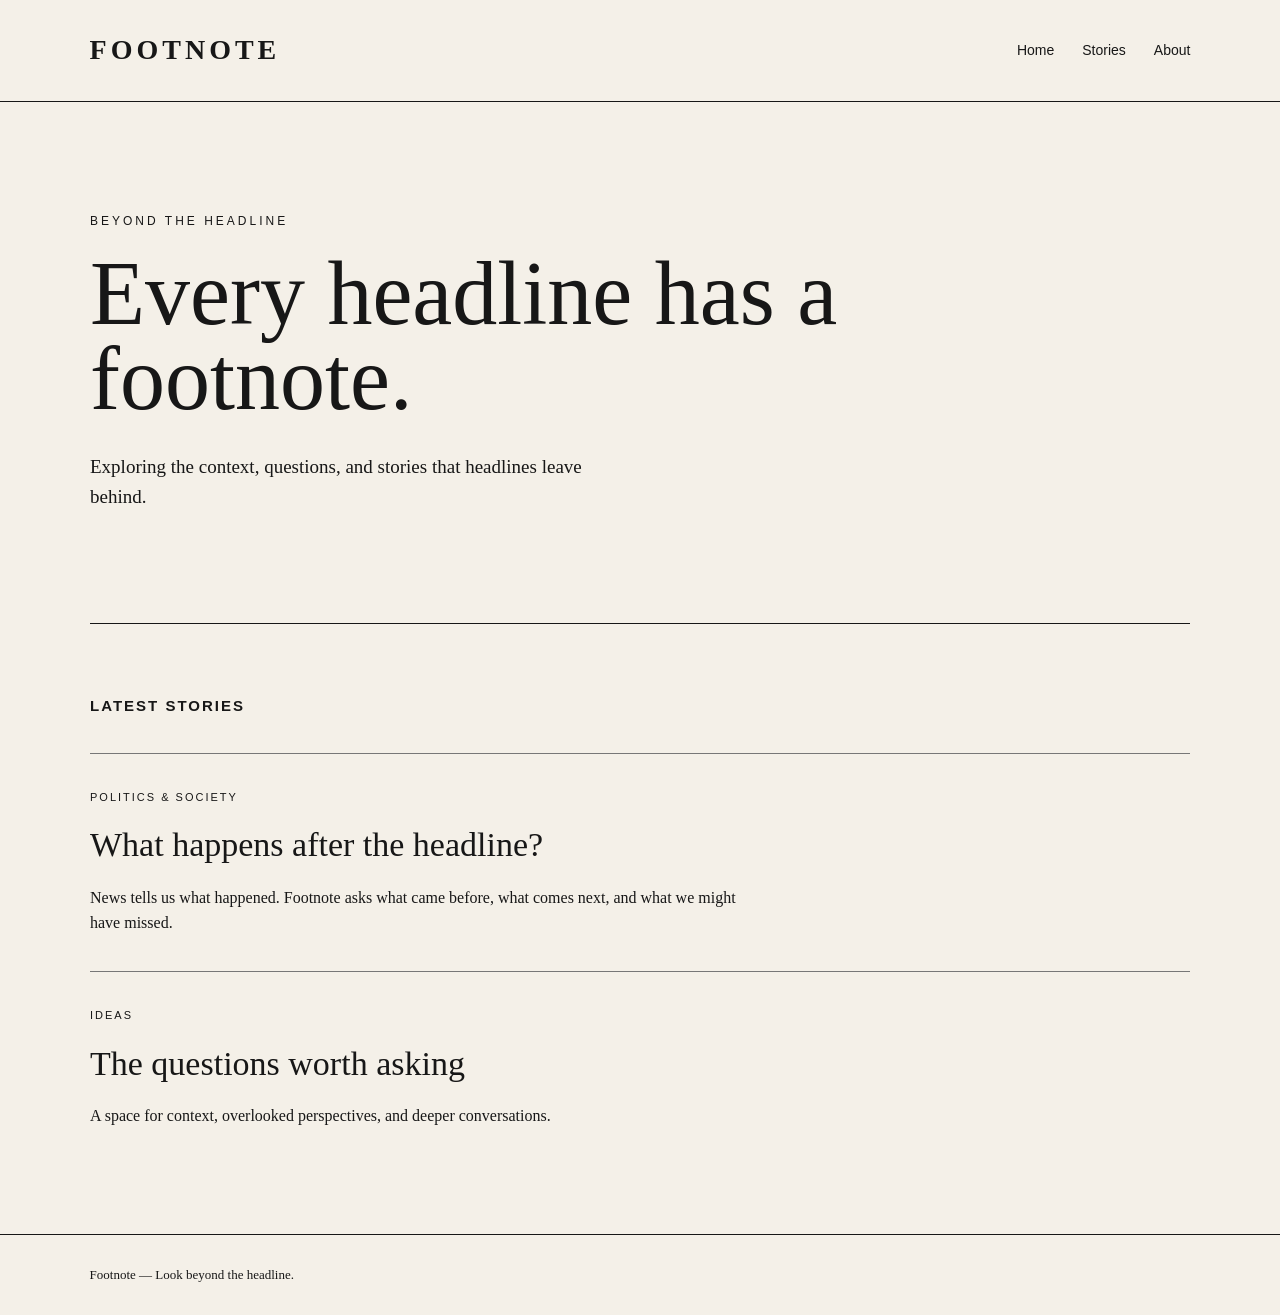
==== index.html @ 5b3d9d08 "Update index.html" ====
<!DOCTYPE html>
<html lang="en">

<head>
  <meta charset="UTF-8">
  <meta name="viewport" content="width=device-width, initial-scale=1.0">
  <title>Footnote</title>
<link rel="stylesheet" href="style.css">
</head>

<body>

  <header>
    <h1>FOOTNOTE</h1>

    <nav>
    <a href="index.html">Home</a>
<a href="stories.html">Stories</a>
<a href="about.html">About</a>
      </nav>
  </header>

  <main>

    <section>
      <p>BEYOND THE HEADLINE</p>

      <h2>Every headline has a footnote.</h2>

      <p>
        Exploring the context, questions, and stories
        that headlines leave behind.
      </p>
    </section>

    <section>
      <h2>Latest Stories</h2>

      <article>
        <p>POLITICS & SOCIETY</p>
        <h3>What happens after the headline?</h3>

        <p>
          News tells us what happened. Footnote asks what came before,
          what comes next, and what we might have missed.
        </p>
      </article>

      <article>
        <p>IDEAS</p>
        <h3>The questions worth asking</h3>

        <p>
          A space for context, overlooked perspectives,
          and deeper conversations.
        </p>
      </article>

    </section>

  </main>

  <footer>
    <p>Footnote — Look beyond the headline.</p>
  </footer>

</body>

</html>
---- style.css ----
* {
  margin: 0;
  padding: 0;
  box-sizing: border-box;
}

body {
  background: #f4f0e8;
  color: #171717;
  font-family: Georgia, "Times New Roman", serif;
  line-height: 1.6;
}

header {
  padding: 28px 7%;
  border-bottom: 1px solid #171717;
  display: flex;
  justify-content: space-between;
  align-items: center;
}

header h1 {
  font-size: 28px;
  letter-spacing: 4px;
}

nav {
  display: flex;
  gap: 28px;
}

nav a {
  color: #171717;
  text-decoration: none;
  font-family: Arial, sans-serif;
  font-size: 14px;
}

main {
  width: 86%;
  max-width: 1100px;
  margin: auto;
}

main > section:first-child {
  padding: 110px 0;
  border-bottom: 1px solid #171717;
}

main > section:first-child > p:first-child {
  font-family: Arial, sans-serif;
  font-size: 12px;
  letter-spacing: 3px;
  margin-bottom: 20px;
}

main > section:first-child h2 {
  max-width: 800px;
  font-size: clamp(48px, 8vw, 90px);
  line-height: 0.95;
  font-weight: normal;
  margin-bottom: 30px;
}

main > section:first-child > p:last-child {
  max-width: 550px;
  font-size: 19px;
}

main > section:nth-child(2) {
  padding: 70px 0;
}

main > section:nth-child(2) > h2 {
  font-size: 15px;
  font-family: Arial, sans-serif;
  text-transform: uppercase;
  letter-spacing: 2px;
  margin-bottom: 35px;
}

article {
  padding: 35px 0;
  border-top: 1px solid #777;
}

article > p:first-child {
  font-family: Arial, sans-serif;
  font-size: 11px;
  letter-spacing: 2px;
  margin-bottom: 12px;
}

article h3 {
  font-size: 34px;
  font-weight: normal;
  margin-bottom: 12px;
}

article > p:last-child {
  max-width: 650px;
}

footer {
  border-top: 1px solid #171717;
  padding: 30px 7%;
  font-size: 13px;
}

@media (max-width: 600px) {
  header {
    align-items: flex-start;
    gap: 20px;
    flex-direction: column;
  }

  main > section:first-child {
    padding: 70px 0;
  }

  nav {
    gap: 18px;
  }
}
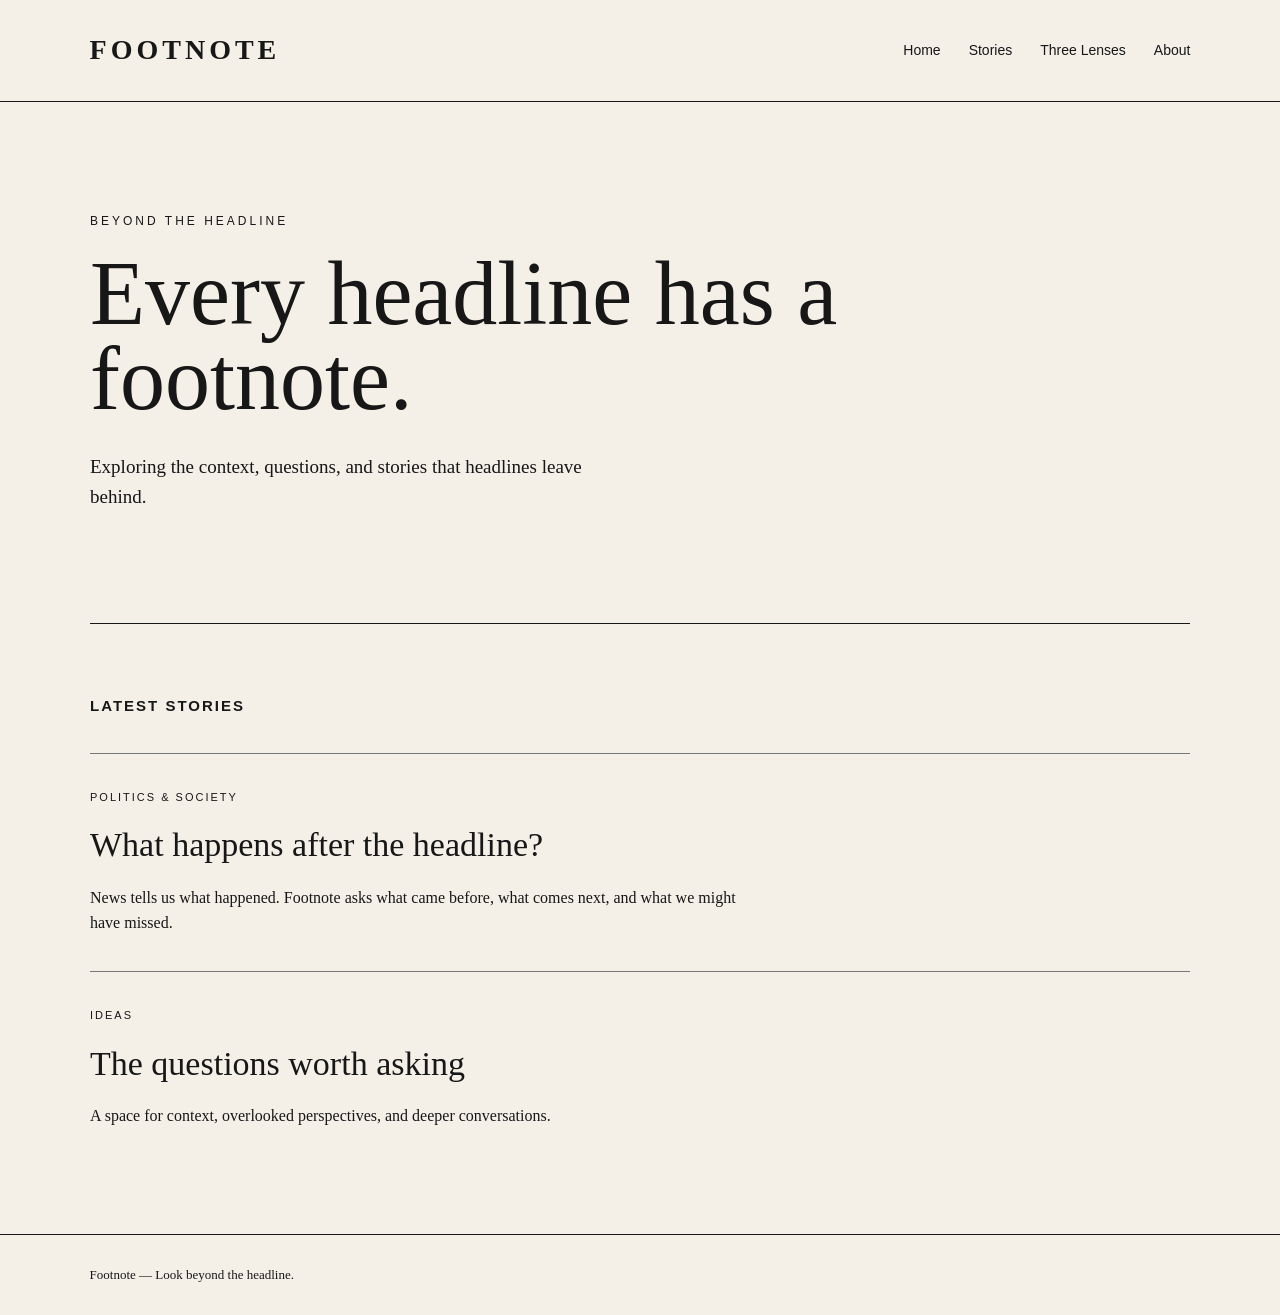
==== commit 972721bd: "Update index.html" ====
--- a/index.html
+++ b/index.html
@@ -14,10 +14,11 @@
     <h1>FOOTNOTE</h1>
 
     <nav>
-    <a href="index.html">Home</a>
-<a href="stories.html">Stories</a>
-<a href="about.html">About</a>
-      </nav>
+  <a href="index.html">Home</a>
+  <a href="stories.html">Stories</a>
+  <a href="lenses.html">Three Lenses</a>
+  <a href="about.html">About</a>
+</nav> 
   </header>
 
   <main>
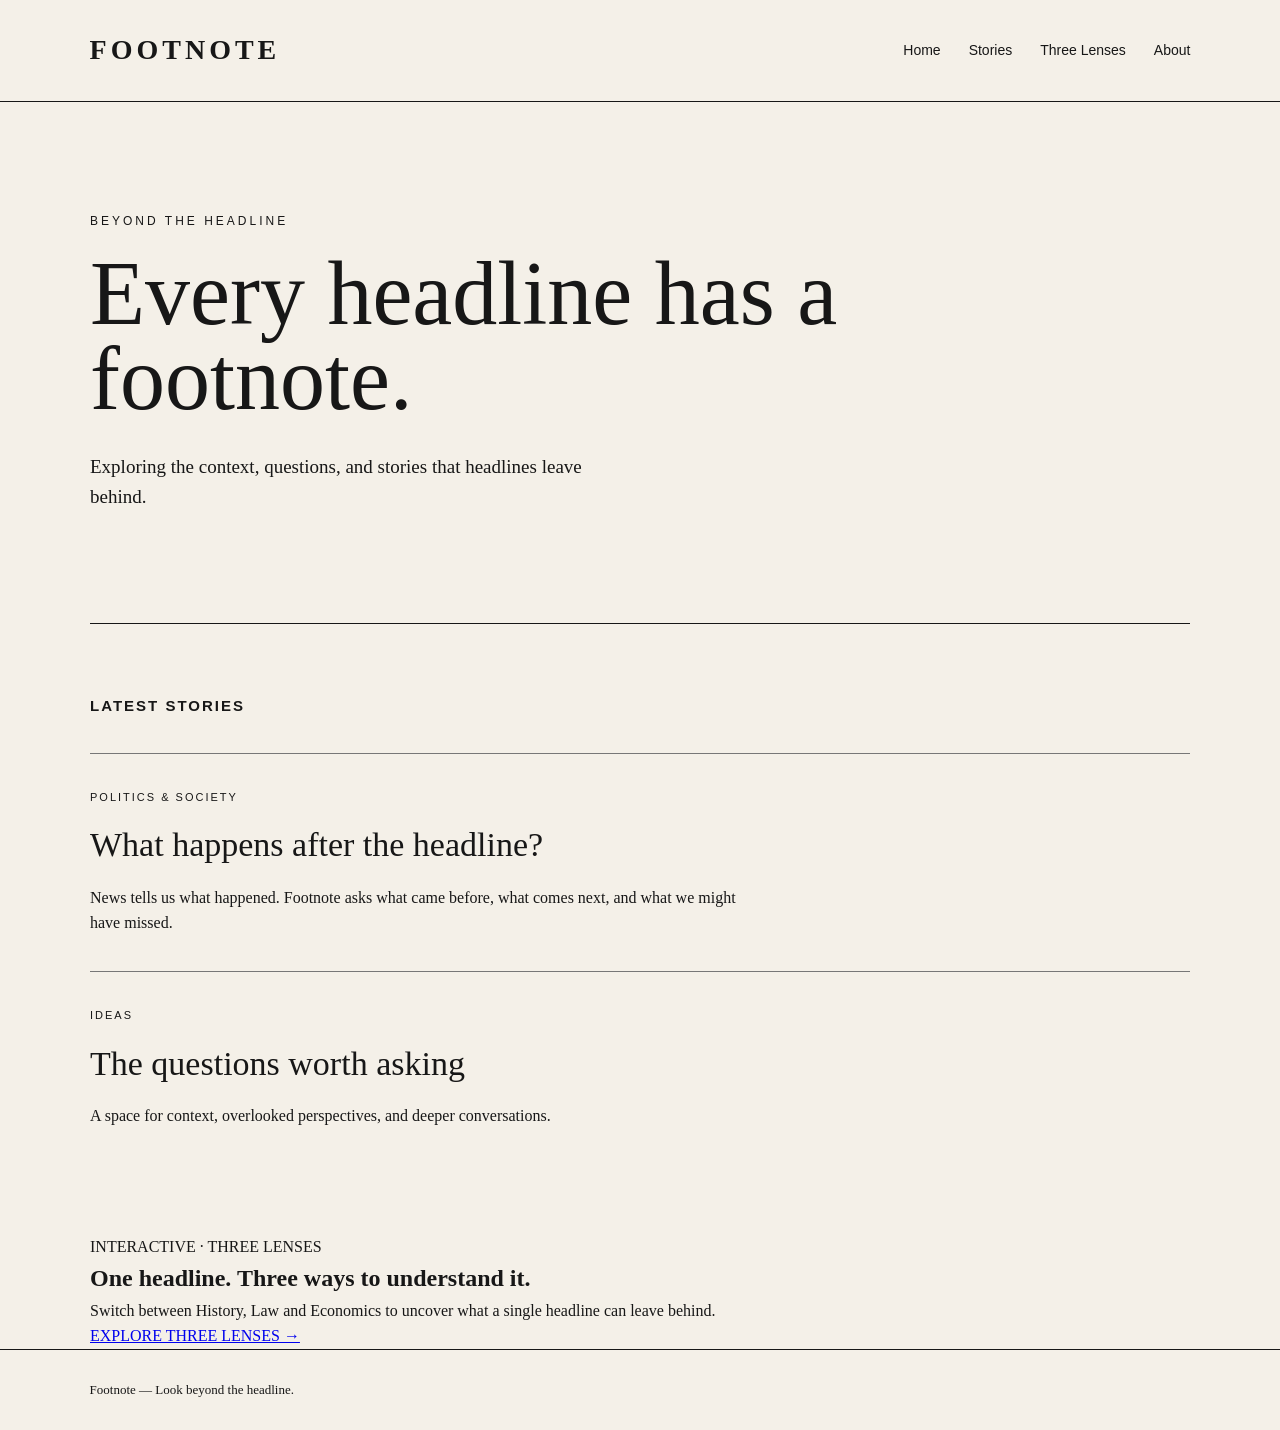
==== commit f1efb811: "Update index.html" ====
--- a/index.html
+++ b/index.html
@@ -58,7 +58,18 @@
       </article>
 
     </section>
+<section class="featured-lens">
+  <p>INTERACTIVE · THREE LENSES</p>
 
+  <h2>One headline. Three ways to understand it.</h2>
+
+  <p>
+    Switch between History, Law and Economics to uncover
+    what a single headline can leave behind.
+  </p>
+
+  <a href="lenses.html">EXPLORE THREE LENSES →</a>
+</section>
   </main>
 
   <footer>
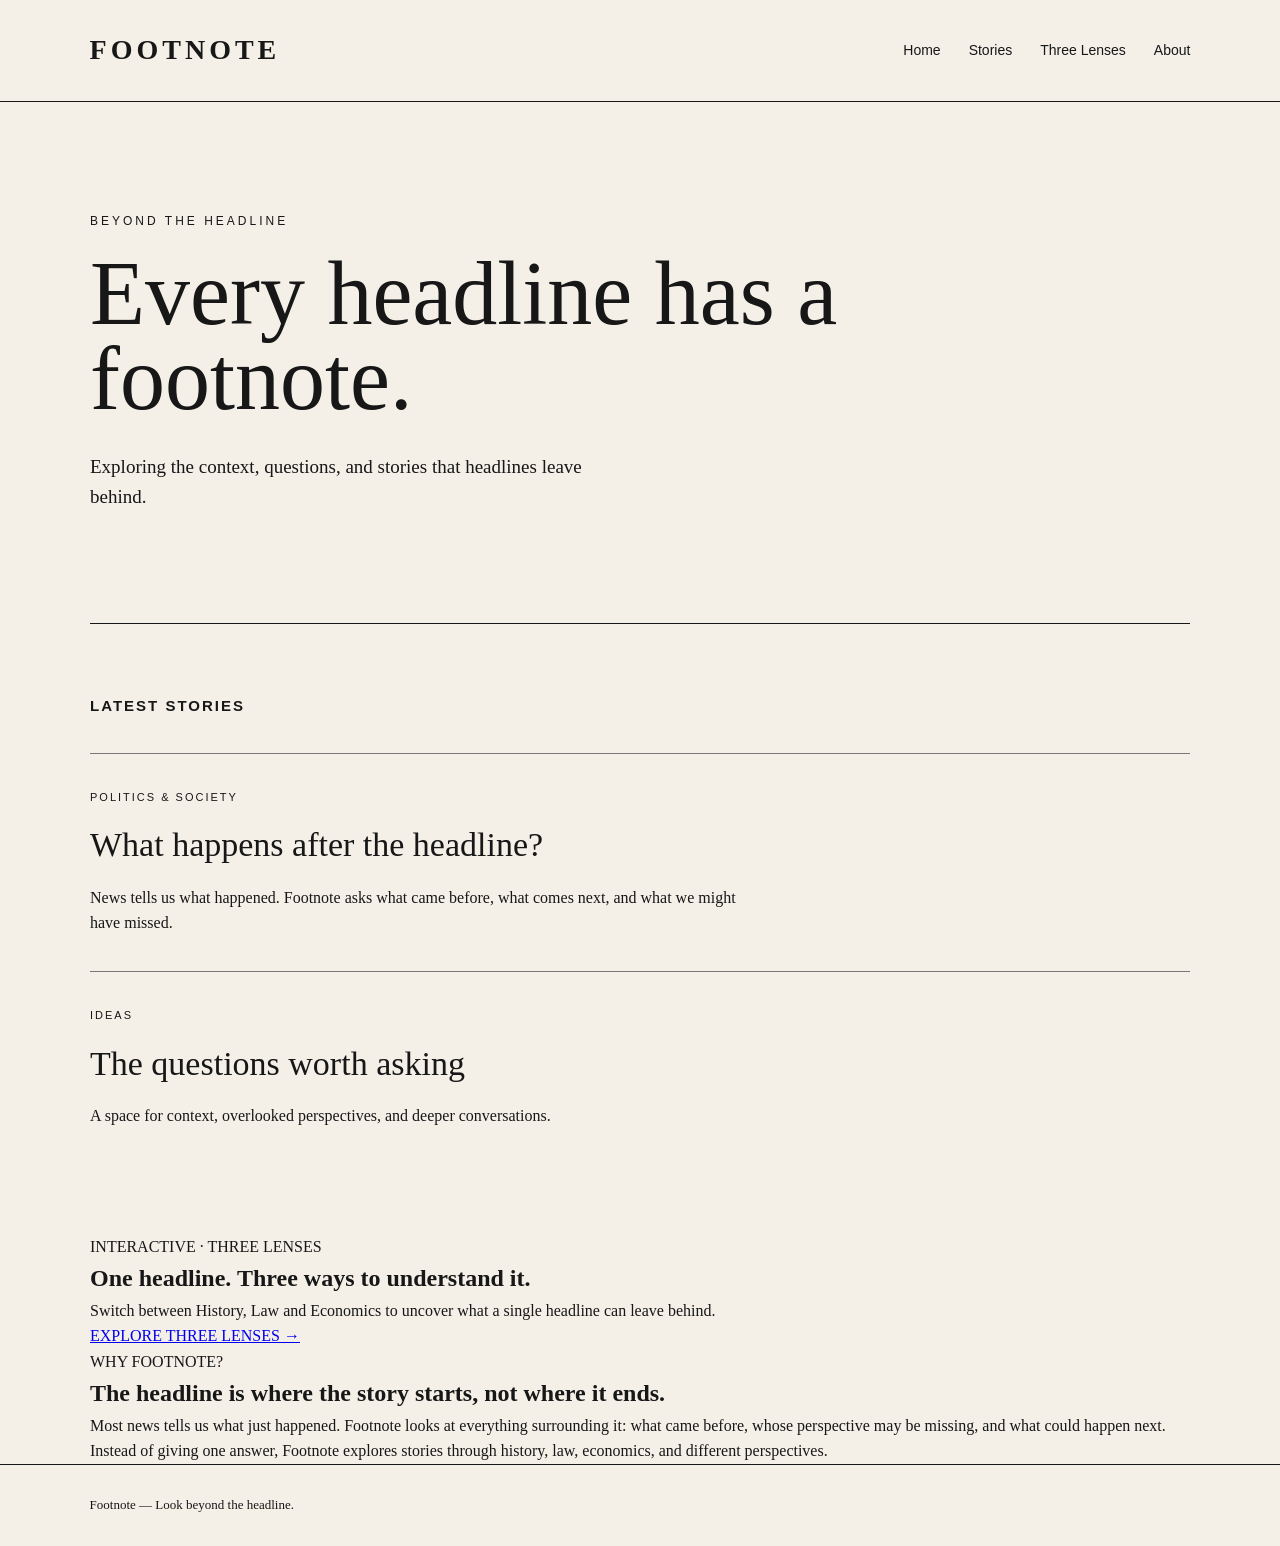
==== commit 255c4f98: "stories.html" ====
--- a/index.html
+++ b/index.html
@@ -69,6 +69,21 @@
   </p>
 
   <a href="lenses.html">EXPLORE THREE LENSES →</a>
+</section><section class="why-footnote">
+  <p>WHY FOOTNOTE?</p>
+
+  <h2>The headline is where the story starts, not where it ends.</h2>
+
+  <p>
+    Most news tells us what just happened. Footnote looks at everything
+    surrounding it: what came before, whose perspective may be missing,
+    and what could happen next.
+  </p>
+
+  <p>
+    Instead of giving one answer, Footnote explores stories through
+    history, law, economics, and different perspectives.
+  </p>
 </section>
   </main>
 
--- a/style.css
+++ b/style.css
@@ -122,3 +122,121 @@
     gap: 18px;
   }
 }
+
+/* ===== THREE LENSES EXPERIENCE ===== */
+
+.lenses-page {
+  max-width: 1100px;
+  margin: 0 auto;
+  padding: 70px 7%;
+}
+
+.lenses-intro {
+  max-width: 760px;
+  margin-bottom: 60px;
+}
+
+.lenses-intro h2 {
+  font-size: clamp(38px, 7vw, 72px);
+  line-height: 1;
+  letter-spacing: -3px;
+  margin: 15px 0 25px;
+}
+
+.lenses-intro p {
+  font-size: 18px;
+  line-height: 1.7;
+  max-width: 650px;
+}
+
+.lens-controls {
+  display: flex;
+  flex-wrap: wrap;
+  gap: 10px;
+  margin: 35px 0;
+}
+
+.lens-button {
+  background: transparent;
+  border: 1px solid #171717;
+  padding: 11px 18px;
+  font: inherit;
+  cursor: pointer;
+  transition: 0.2s ease;
+}
+
+.lens-button:hover,
+.lens-button.active {
+  background: #171717;
+  color: white;
+}
+
+.lens-stage {
+  border-top: 1px solid #171717;
+  border-bottom: 1px solid #171717;
+  padding: 50px 0;
+  min-height: 300px;
+}
+
+.lens {
+  display: none;
+  animation: lensReveal 0.45s ease;
+}
+
+.lens.active {
+  display: block;
+}
+
+.lens-label {
+  font-size: 12px;
+  letter-spacing: 2px;
+  text-transform: uppercase;
+  margin-bottom: 20px;
+}
+
+.lens h3 {
+  font-size: clamp(28px, 5vw, 48px);
+  line-height: 1.1;
+  max-width: 750px;
+  margin-bottom: 25px;
+}
+
+.lens p {
+  max-width: 680px;
+  font-size: 17px;
+  line-height: 1.8;
+}
+
+.lens-question {
+  margin-top: 35px;
+  padding-left: 20px;
+  border-left: 2px solid #171717;
+  font-style: italic;
+}
+
+@keyframes lensReveal {
+  from {
+    opacity: 0;
+    transform: translateY(10px);
+  }
+
+  to {
+    opacity: 1;
+    transform: translateY(0);
+  }
+}
+
+@media (max-width: 600px) {
+  .lenses-page {
+    padding: 50px 6%;
+  }
+
+  .lenses-intro h2 {
+    letter-spacing: -2px;
+  }
+
+  .lens-button {
+    flex: 1;
+    min-width: 120px;
+  }
+}
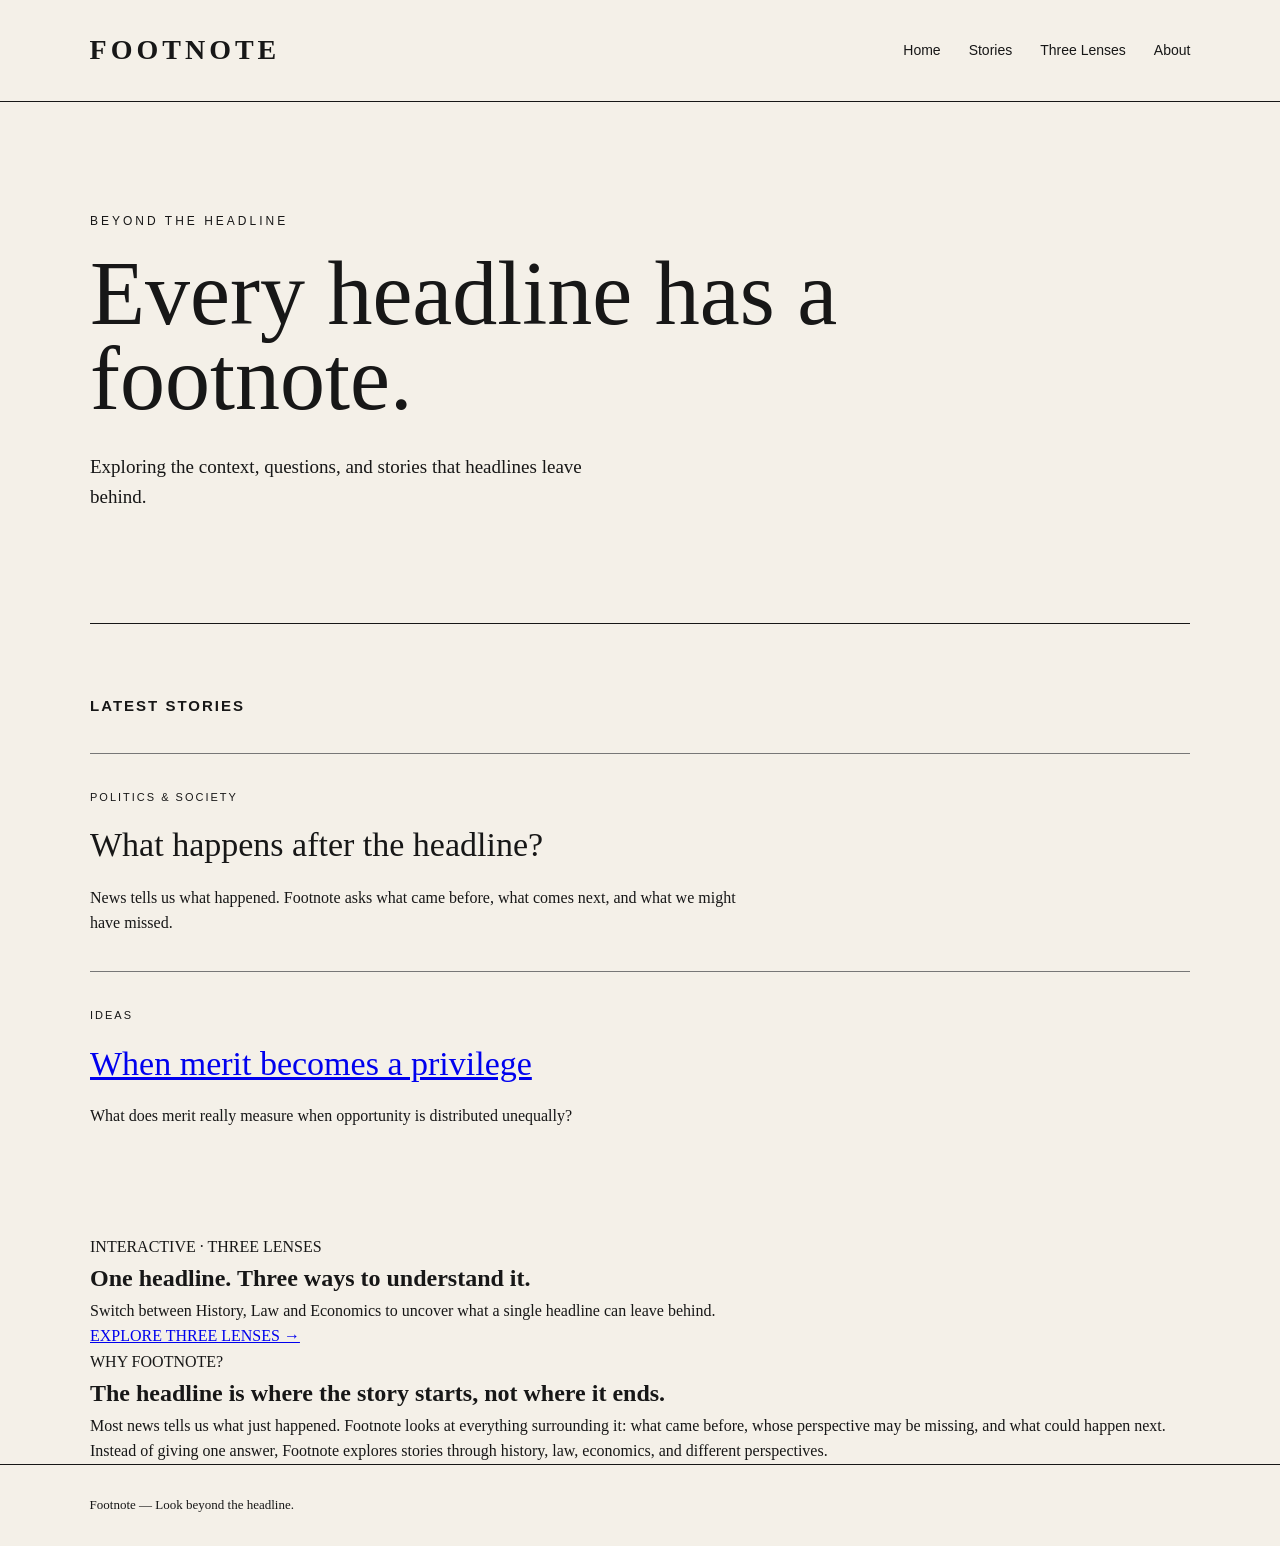
==== commit 5c8e3bd1: "push" ====
--- a/index.html
+++ b/index.html
@@ -47,15 +47,18 @@
         </p>
       </article>
 
-      <article>
-        <p>IDEAS</p>
-        <h3>The questions worth asking</h3>
+<article>
+  <p>IDEAS</p>
 
-        <p>
-          A space for context, overlooked perspectives,
-          and deeper conversations.
-        </p>
-      </article>
+  <h3>
+    <a href="ideas.html">When merit becomes a privilege</a>
+  </h3>
+
+  <p>
+    What does merit really measure when opportunity
+    is distributed unequally?
+  </p>
+</article>
 
     </section>
 <section class="featured-lens">
--- a/style.css
+++ b/style.css
@@ -239,4 +239,54 @@
     flex: 1;
     min-width: 120px;
   }
-}
+}/* ABOUT PAGE */
+
+.about-page {
+  max-width: 850px;
+  margin: 0 auto;
+  padding: 90px 8%;
+}
+
+.about-page > p:first-child {
+  font-size: 12px;
+  letter-spacing: 2px;
+  text-transform: uppercase;
+  margin-bottom: 24px;
+  opacity: 0.6;
+}
+
+.about-page h2 {
+  font-family: Georgia, serif;
+  font-size: clamp(32px, 5vw, 58px);
+  font-weight: 400;
+  line-height: 1.05;
+  margin: 55px 0 25px;
+  letter-spacing: -1.5px;
+}
+
+.about-page h2:first-of-type {
+  margin-top: 0;
+}
+
+.about-page p {
+  font-size: 18px;
+  line-height: 1.8;
+  margin-bottom: 24px;
+  max-width: 700px;
+}
+
+.about-page h2:not(:first-of-type) {
+  border-top: 1px solid #bbb;
+  padding-top: 45px;
+  margin-top: 60px;
+}
+
+@media (max-width: 600px) {
+  .about-page {
+    padding: 60px 7%;
+  }
+
+  .about-page p {
+    font-size: 16px;
+  }
+}
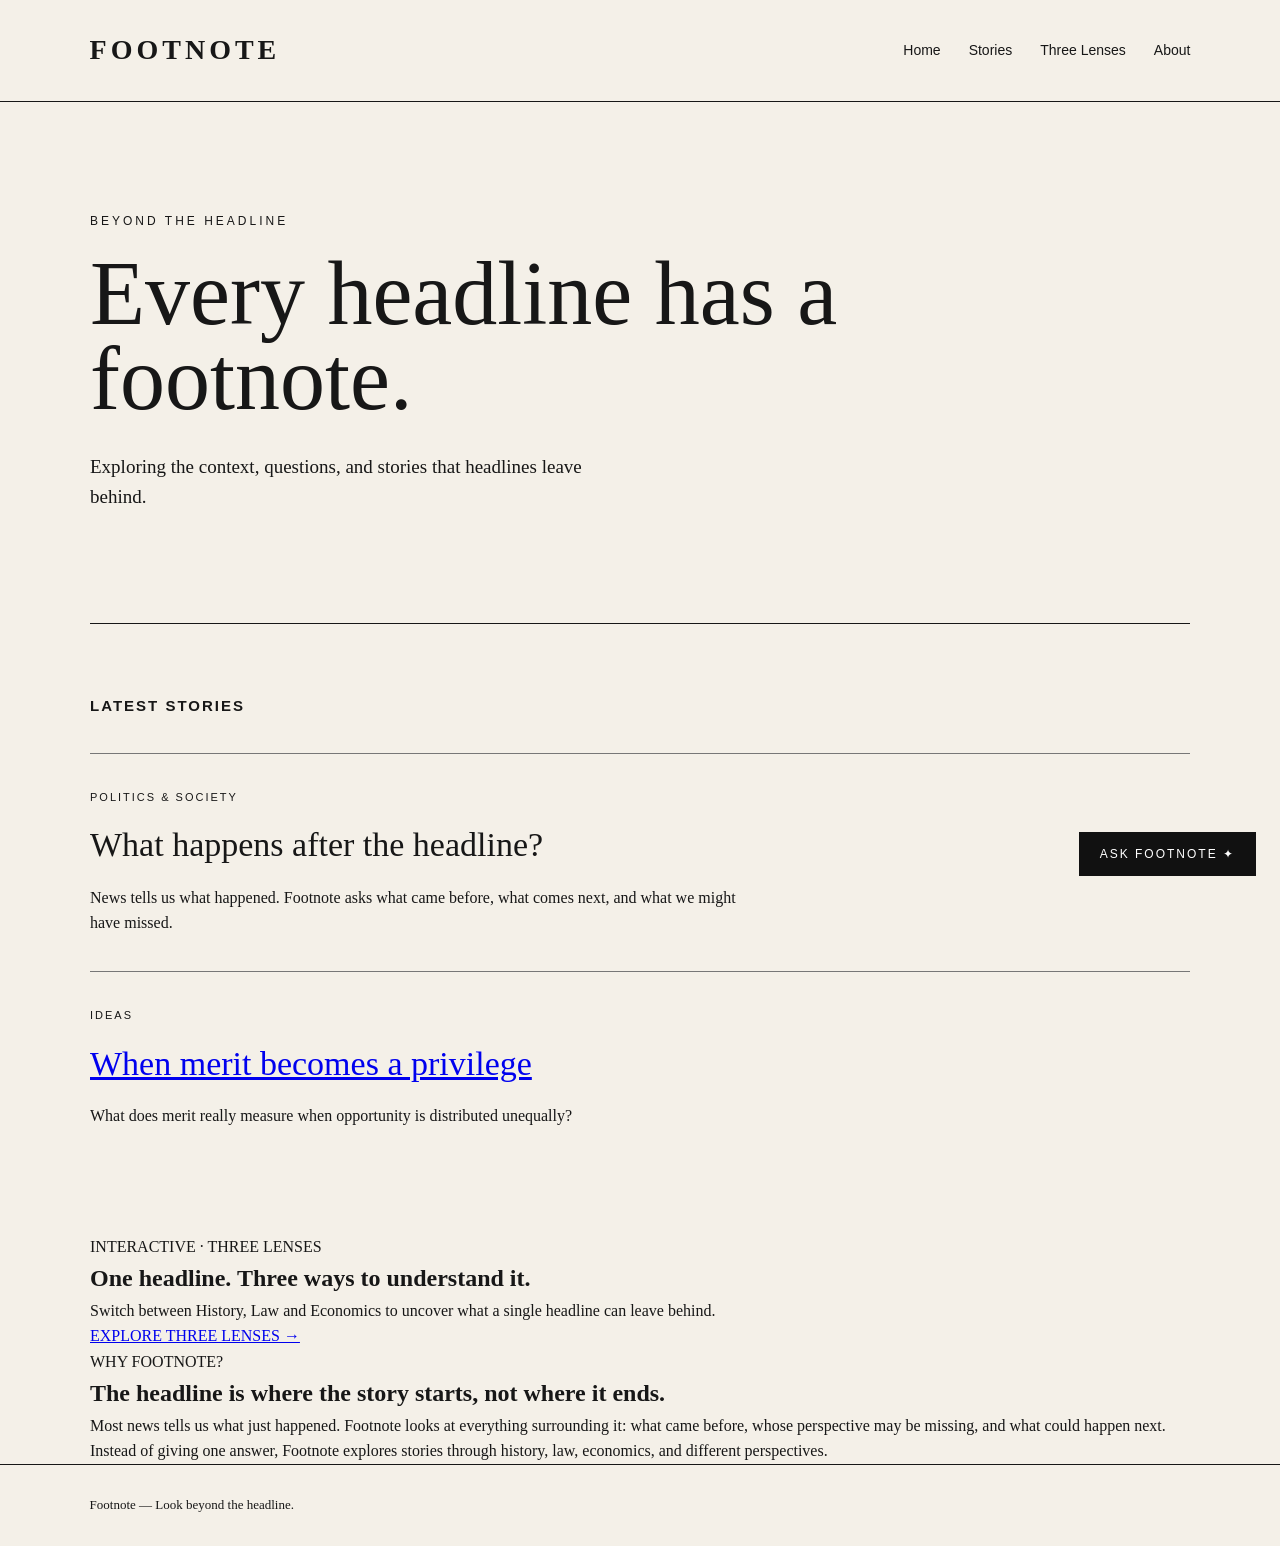
==== commit a2a52901: "push" ====
--- a/index.html
+++ b/index.html
@@ -93,7 +93,7 @@
   <footer>
     <p>Footnote — Look beyond the headline.</p>
   </footer>
-
+<script src="assistant.js"></script>
 </body>
 
 </html>
--- a/style.css
+++ b/style.css
@@ -290,3 +290,119 @@
     font-size: 16px;
   }
 }
+/* ASK FOOTNOTE ASSISTANT */
+
+#ask-footnote-btn {
+  position: fixed;
+  right: 24px;
+  bottom: 24px;
+  z-index: 9999;
+
+  border: 1px solid #111;
+  background: #111;
+  color: white;
+
+  padding: 14px 20px;
+  font-size: 12px;
+  letter-spacing: 2px;
+  cursor: pointer;
+}
+
+#footnote-chat {
+  position: fixed;
+  right: 24px;
+  bottom: 85px;
+
+  width: min(380px, calc(100vw - 48px));
+  max-height: 70vh;
+
+  background: white;
+  border: 1px solid #111;
+  z-index: 9999;
+
+  display: none;
+  flex-direction: column;
+}
+
+#footnote-chat.open {
+  display: flex;
+}
+
+.chat-header {
+  padding: 18px;
+  border-bottom: 1px solid #111;
+
+  display: flex;
+  justify-content: space-between;
+  align-items: center;
+}
+
+.chat-header strong {
+  font-size: 12px;
+  letter-spacing: 2px;
+}
+
+#close-chat {
+  background: none;
+  border: none;
+  font-size: 20px;
+  cursor: pointer;
+}
+
+.chat-messages {
+  padding: 20px;
+  overflow-y: auto;
+  min-height: 220px;
+}
+
+.assistant-message,
+.user-message {
+  margin-bottom: 16px;
+  line-height: 1.5;
+  font-size: 14px;
+}
+
+.assistant-message {
+  padding-right: 30px;
+}
+
+.user-message {
+  margin-left: 40px;
+  padding: 12px;
+  background: #f1f1f1;
+}
+
+.chat-suggestions {
+  padding: 0 20px 15px;
+}
+
+.chat-suggestions button {
+  display: block;
+  width: 100%;
+  background: transparent;
+  border: 1px solid #bbb;
+  padding: 9px;
+  margin-top: 7px;
+  text-align: left;
+  cursor: pointer;
+}
+
+.chat-input {
+  display: flex;
+  border-top: 1px solid #111;
+}
+
+#footnote-input {
+  flex: 1;
+  border: none;
+  padding: 15px;
+  outline: none;
+}
+
+#footnote-send {
+  border: none;
+  border-left: 1px solid #111;
+  background: white;
+  padding: 0 18px;
+  cursor: pointer;
+}
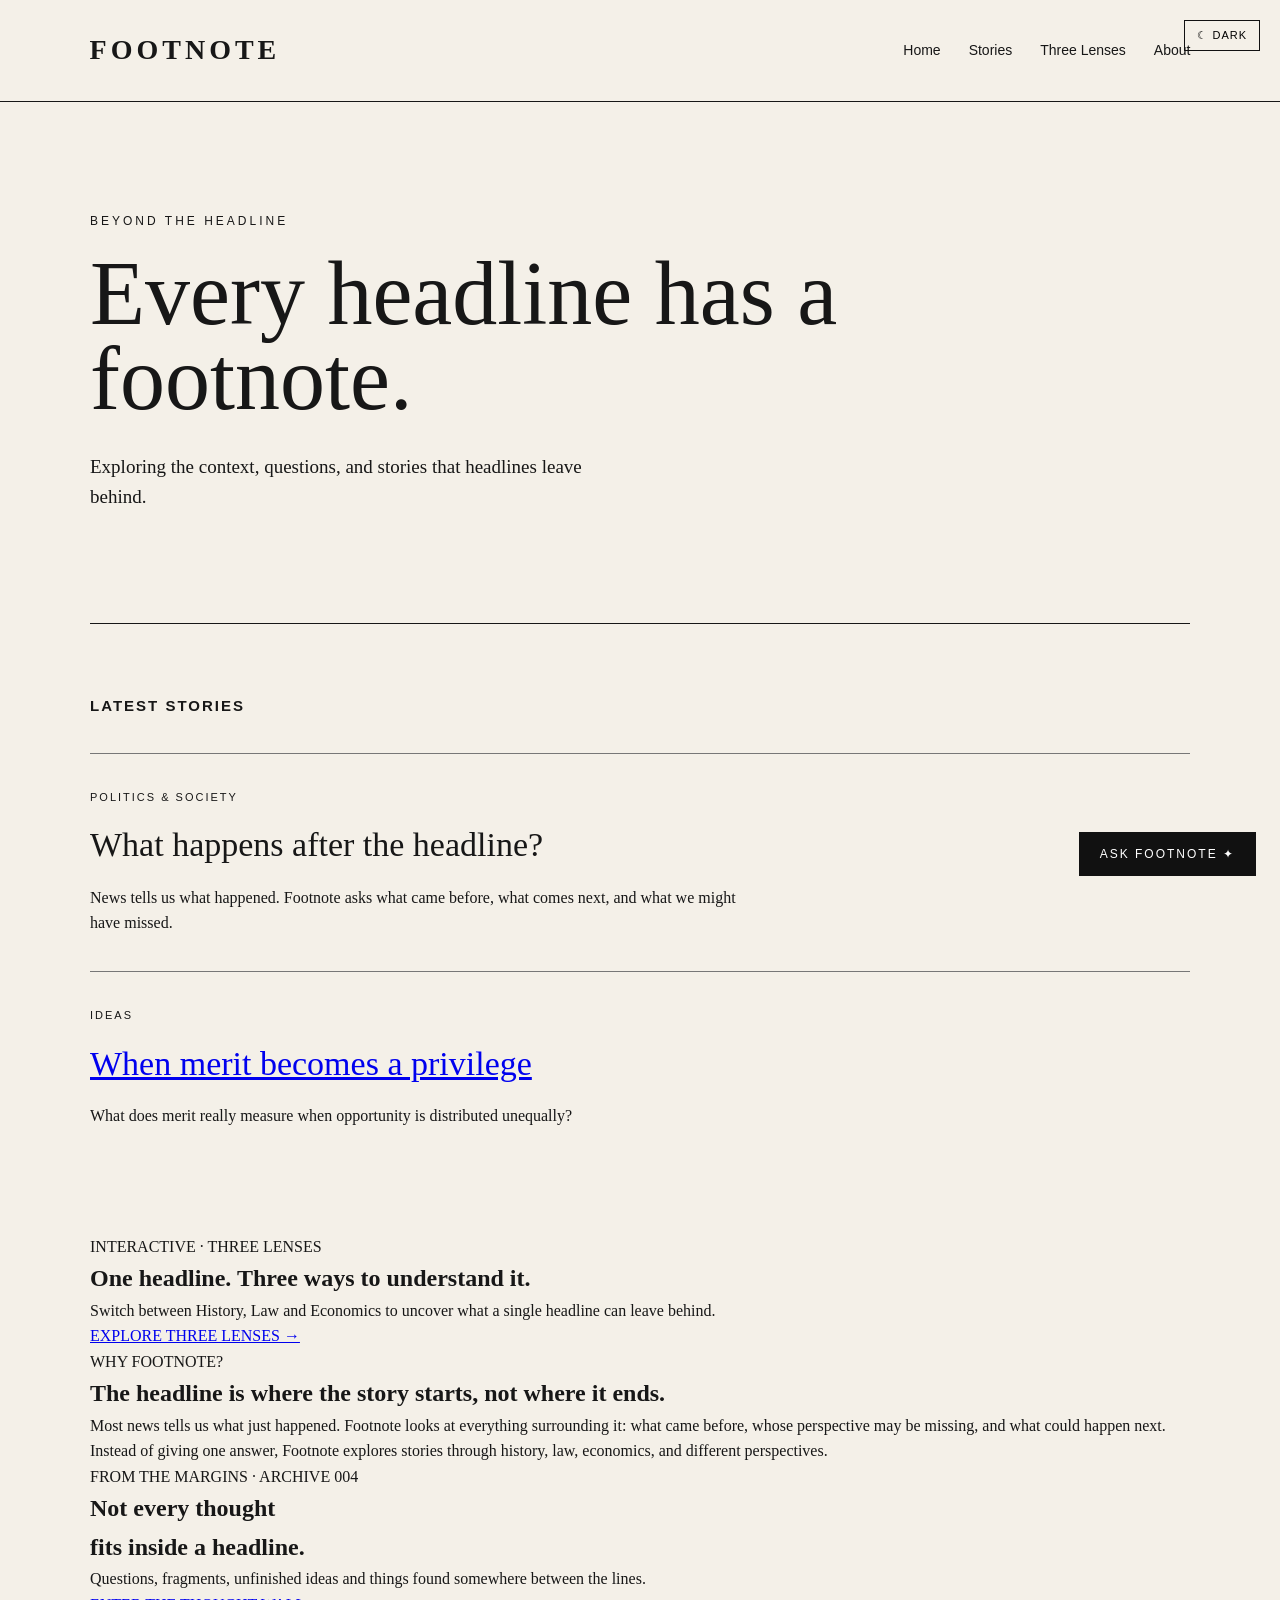
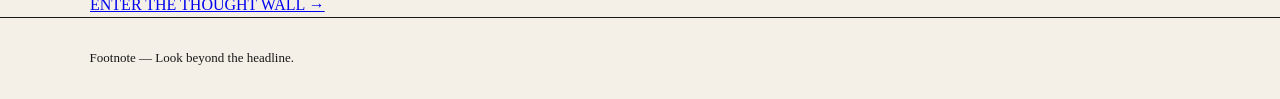
==== commit 6382197d: "push" ====
--- a/index.html
+++ b/index.html
@@ -88,8 +88,32 @@
     history, law, economics, and different perspectives.
   </p>
 </section>
-  </main>
+</section>
 
+<section class="thought-wall-preview">
+
+  <p class="wall-preview-label">
+    FROM THE MARGINS · ARCHIVE 004
+  </p>
+
+  <h2>
+    Not every thought<br>
+    fits inside a headline.
+  </h2>
+
+  <p>
+    Questions, fragments, unfinished ideas and things
+    found somewhere between the lines.
+  </p>
+
+  <a href="wall.html" class="wall-enter">
+    ENTER THE THOUGHT WALL →
+  </a>
+
+</section>
+
+</main>
+  
   <footer>
     <p>Footnote — Look beyond the headline.</p>
   </footer>
--- a/style.css
+++ b/style.css
@@ -405,4 +405,58 @@
   background: white;
   padding: 0 18px;
   cursor: pointer;
+}
+/* DARK MODE */
+
+#dark-mode-toggle {
+  position: fixed;
+  top: 20px;
+  right: 20px;
+  z-index: 9998;
+
+  background: transparent;
+  border: 1px solid #111;
+  padding: 8px 12px;
+
+  font-size: 11px;
+  letter-spacing: 1px;
+  cursor: pointer;
+}
+
+body.dark-mode {
+  background: #111;
+  color: #f5f1e8;
+}
+
+body.dark-mode a {
+  color: #9db7ff;
+}
+
+body.dark-mode #dark-mode-toggle {
+  color: #f5f1e8;
+  border-color: #f5f1e8;
+}
+
+body.dark-mode #footnote-chat {
+  background: #181818;
+  color: #f5f1e8;
+  border-color: #555;
+}
+
+body.dark-mode .user-message {
+  background: #292929;
+}
+
+body.dark-mode .chat-suggestions button,
+body.dark-mode #footnote-input,
+body.dark-mode #footnote-send,
+body.dark-mode #close-chat {
+  background: #181818;
+  color: #f5f1e8;
+  border-color: #555;
+}
+
+body.dark-mode .chat-header,
+body.dark-mode .chat-input {
+  border-color: #555;
 }
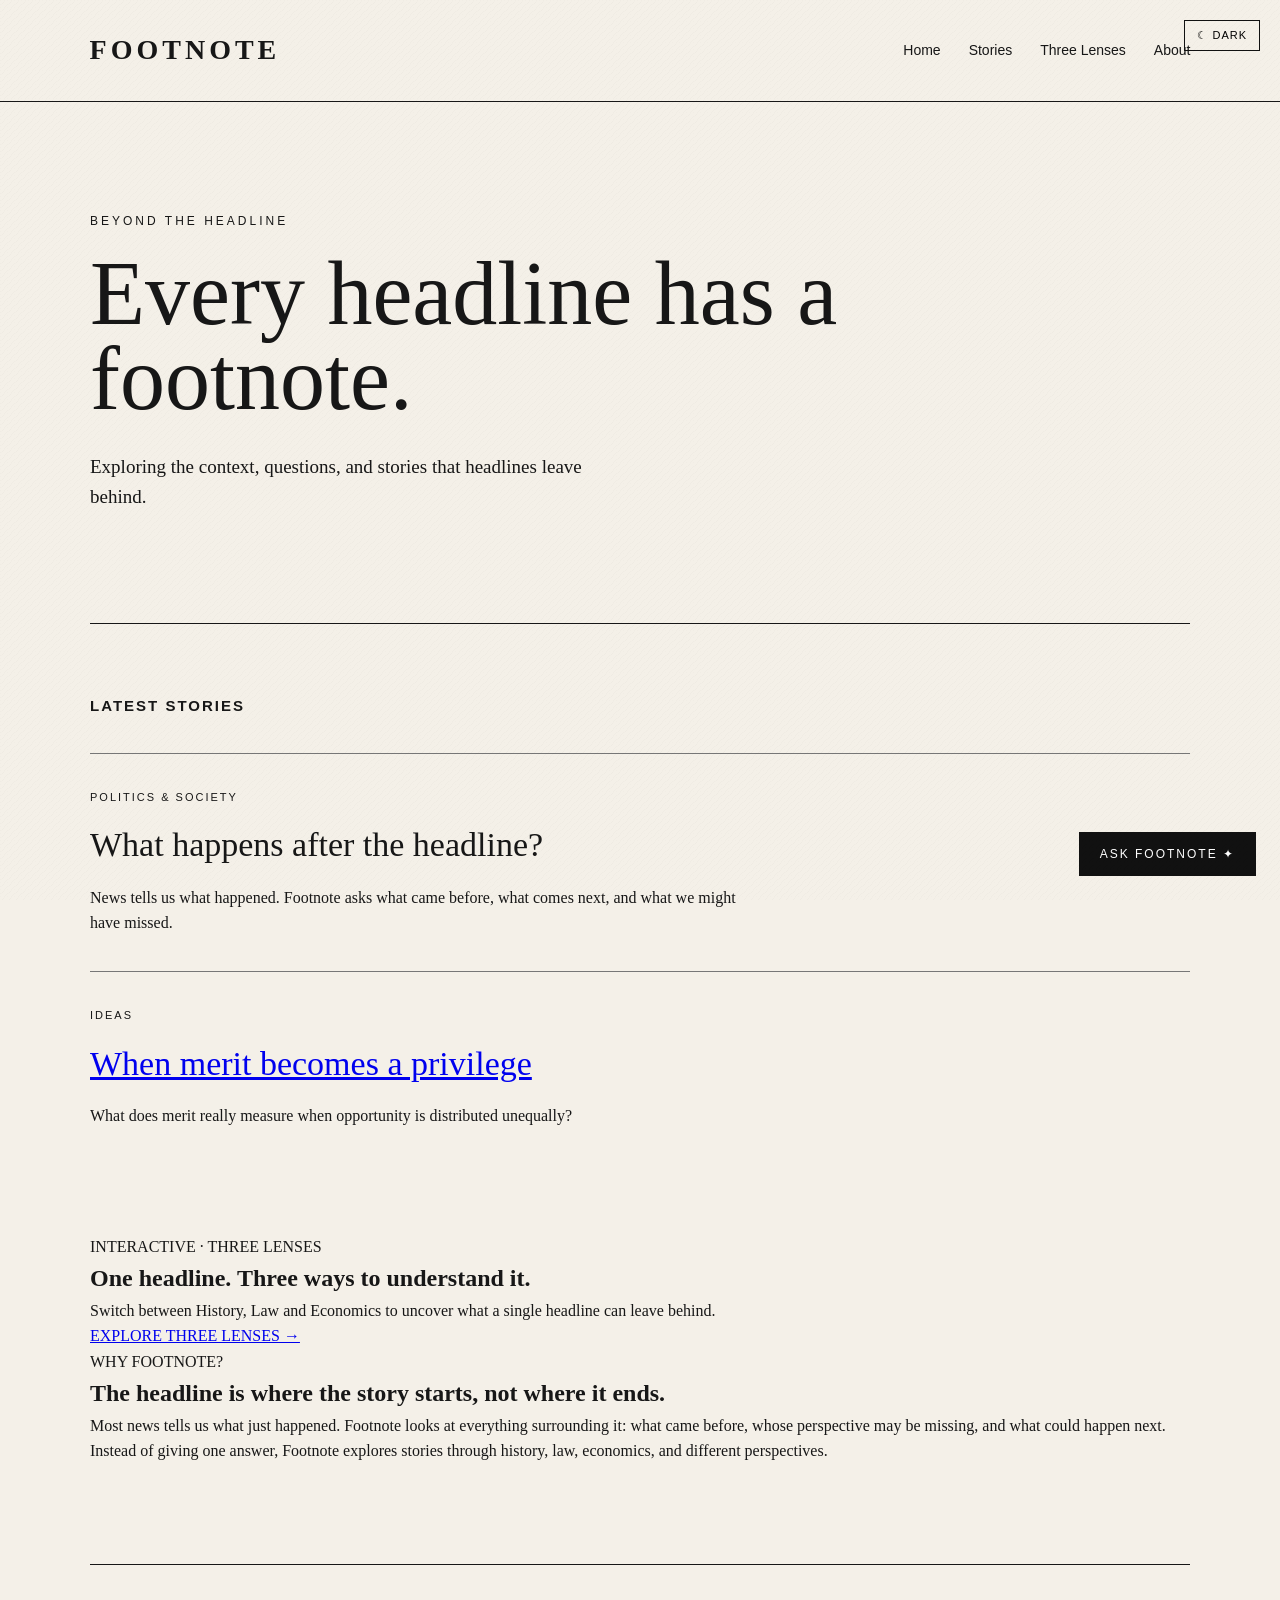
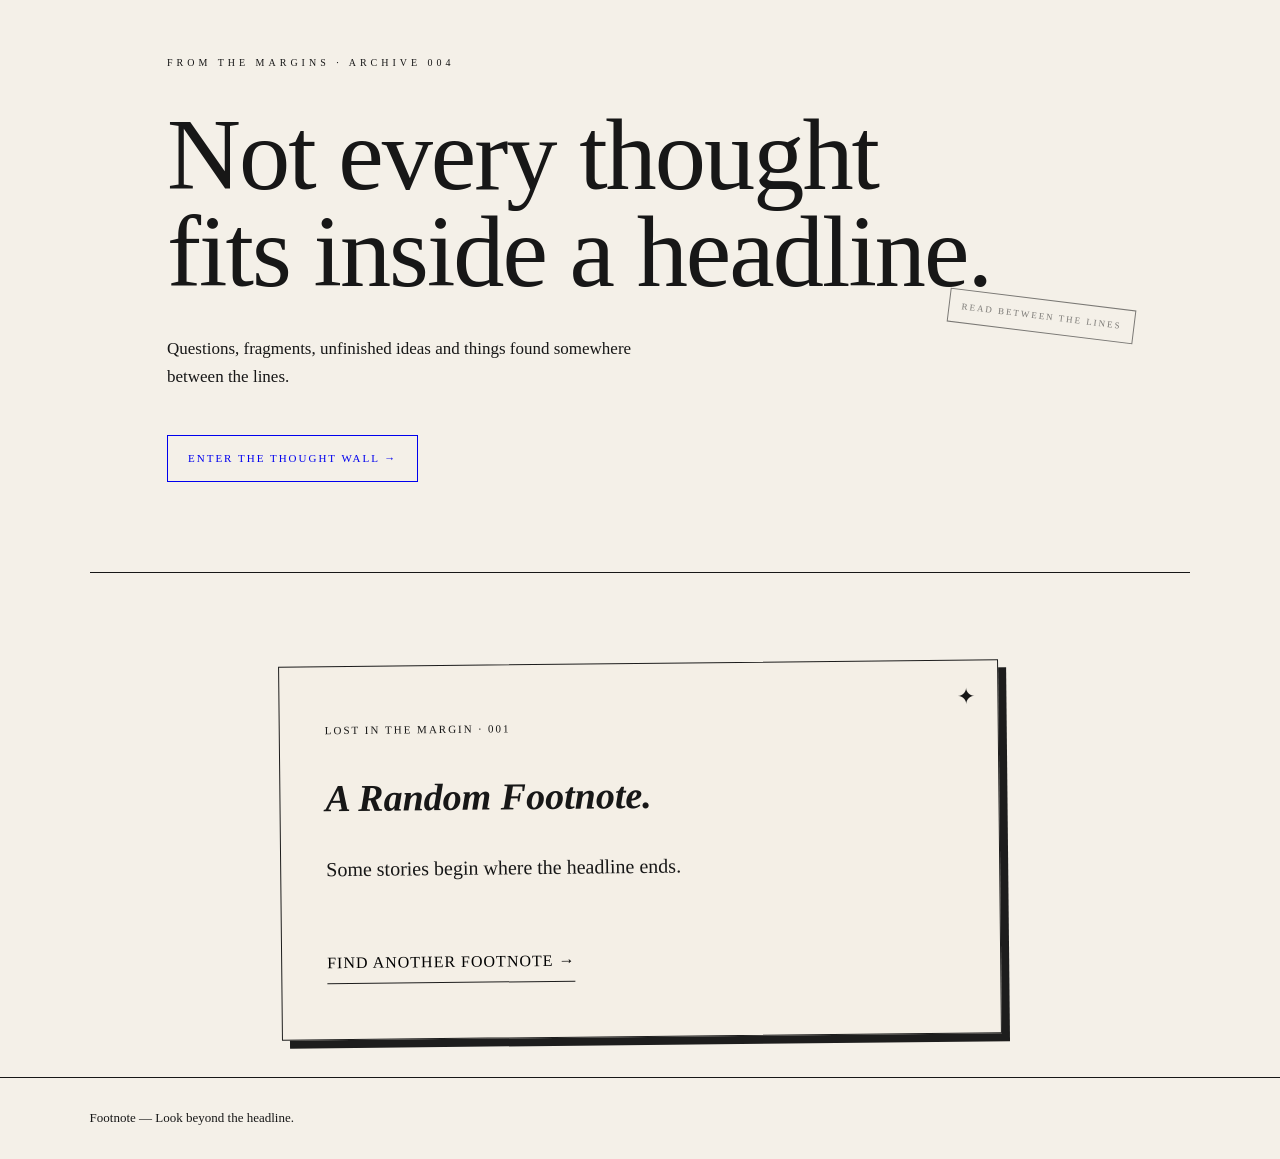
==== commit c943b9d4: "push" ====
--- a/index.html
+++ b/index.html
@@ -111,7 +111,19 @@
   </a>
 
 </section>
+<section class="random-footnote">
+  <p class="random-label">LOST IN THE MARGIN · 001</p>
 
+  <h2>A Random Footnote.</h2>
+
+  <p id="random-thought">
+    Some stories begin where the headline ends.
+  </p>
+
+  <button id="new-footnote" type="button">
+    FIND ANOTHER FOOTNOTE →
+  </button>
+</section>
 </main>
   
   <footer>
--- a/style.css
+++ b/style.css
@@ -459,4 +459,405 @@
 body.dark-mode .chat-header,
 body.dark-mode .chat-input {
   border-color: #555;
+}
+/* =========================
+   THOUGHT WALL HOMEPAGE
+   ========================= */
+
+.thought-wall-preview {
+  position: relative;
+  margin: 100px 0 40px;
+  padding: 90px 7%;
+  border-top: 1px solid currentColor;
+  border-bottom: 1px solid currentColor;
+  overflow: hidden;
+}
+
+.wall-preview-label {
+  font-size: 10px;
+  letter-spacing: 4px;
+  text-transform: uppercase;
+  margin-bottom: 35px;
+}
+
+.thought-wall-preview h2 {
+  max-width: 900px;
+  margin: 0 0 35px;
+
+  font-size: clamp(48px, 8vw, 105px);
+  font-weight: normal;
+  line-height: 0.95;
+  letter-spacing: -2px;
+}
+
+.thought-wall-preview > p:not(.wall-preview-label) {
+  max-width: 520px;
+  font-size: 17px;
+  line-height: 1.6;
+  margin-bottom: 45px;
+}
+
+.wall-enter {
+  display: inline-block;
+
+  border: 1px solid currentColor;
+  padding: 14px 20px;
+
+  font-size: 11px;
+  letter-spacing: 2px;
+  text-decoration: none;
+
+  transition: 0.25s ease;
+}
+
+.wall-enter:hover {
+  background: #111;
+  color: #f5f1e8;
+  transform: rotate(-1deg);
+}
+
+/* little editorial mark */
+
+.thought-wall-preview::after {
+  content: "READ BETWEEN THE LINES";
+
+  position: absolute;
+  right: 5%;
+  top: 55%;
+
+  padding: 9px 12px;
+  border: 1px solid currentColor;
+
+  font-size: 9px;
+  letter-spacing: 2px;
+
+  transform: rotate(7deg);
+  opacity: 0.55;
+}
+
+/* Dark mode */
+
+body.dark-mode .wall-enter:hover {
+  background: #f5f1e8;
+  color: #111;
+}
+
+/* Mobile */
+
+@media (max-width: 700px) {
+
+  .thought-wall-preview {
+    padding: 70px 7%;
+    margin-top: 70px;
+  }
+
+  .thought-wall-preview h2 {
+    font-size: 48px;
+    letter-spacing: -1px;
+  }
+
+  .thought-wall-preview::after {
+    position: static;
+    display: inline-block;
+    margin-top: 45px;
+    transform: rotate(3deg);
+  }
+}
+/* FOUND IN THE MARGINS */
+
+.margin-note {
+  position: relative;
+  max-width: 260px;
+  margin: 45px 0 45px auto;
+  padding: 18px 20px;
+
+  border-left: 2px solid currentColor;
+  transform: rotate(-1.5deg);
+
+  font-family: Georgia, serif;
+}
+
+.margin-note span {
+  display: block;
+  margin-bottom: 10px;
+
+  font-family: monospace;
+  font-size: 10px;
+  letter-spacing: 2px;
+  font-weight: bold;
+}
+
+.margin-note p {
+  margin: 0;
+  font-size: 15px;
+  line-height: 1.5;
+  font-style: italic;
+}
+
+/* tiny handwritten-ish underline */
+
+.margin-note::after {
+  content: "";
+  display: block;
+  width: 70%;
+  margin-top: 12px;
+
+  border-bottom: 1px solid currentColor;
+  transform: rotate(2deg);
+  opacity: 0.5;
+}
+
+@media (max-width: 700px) {
+  .margin-note {
+    margin: 35px 0 35px 25px;
+    max-width: 230px;
+  }
+}
+/* EDITORIAL HIGHLIGHT */
+
+.editorial-highlight {
+  color: inherit;
+  background: linear-gradient(
+    transparent 55%,
+    rgba(235, 215, 120, 0.65) 55%,
+    rgba(235, 215, 120, 0.65) 90%,
+    transparent 90%
+  );
+
+  padding: 0 3px;
+  box-decoration-break: clone;
+  -webkit-box-decoration-break: clone;
+}
+
+body.dark-mode .editorial-highlight {
+  color: inherit;
+  background: linear-gradient(
+    transparent 55%,
+    rgba(210, 190, 95, 0.35) 55%,
+    rgba(210, 190, 95, 0.35) 90%,
+    transparent 90%
+  );
+}
+/* =========================
+   RABBIT HOLE
+   ========================= */
+
+.rabbit-hole {
+  position: relative;
+  margin: 100px 0 40px;
+  padding: 55px 45px;
+  border: 1px solid currentColor;
+  overflow: hidden;
+}
+
+.rabbit-label {
+  margin: 0 0 35px;
+  font-family: monospace;
+  font-size: 10px;
+  letter-spacing: 3px;
+  opacity: 0.65;
+}
+
+.rabbit-hole h2 {
+  margin: 0 0 55px;
+  max-width: 700px;
+  font-family: Georgia, serif;
+  font-size: clamp(38px, 6vw, 72px);
+  font-weight: normal;
+  line-height: 1;
+  letter-spacing: -1px;
+}
+
+.rabbit-hole h2 em {
+  font-weight: normal;
+}
+
+.rabbit-links {
+  border-top: 1px solid currentColor;
+}
+
+.rabbit-links a {
+  display: flex;
+  gap: 25px;
+  align-items: center;
+
+  padding: 20px 5px;
+  border-bottom: 1px solid currentColor;
+
+  color: inherit;
+  text-decoration: none;
+  font-family: monospace;
+  font-size: 12px;
+  letter-spacing: 1px;
+
+  transition: 0.2s ease;
+}
+
+.rabbit-links a span {
+  opacity: 0.45;
+}
+
+.rabbit-links a:hover {
+  padding-left: 18px;
+  font-style: italic;
+}
+
+.rabbit-end {
+  margin: 35px 0 0;
+  text-align: right;
+  font-family: monospace;
+  font-size: 10px;
+  letter-spacing: 3px;
+}
+
+/* archival stamp */
+
+.rabbit-hole::after {
+  content: "KEEP LOOKING";
+
+  position: absolute;
+  top: 35px;
+  right: 30px;
+
+  padding: 8px 12px;
+  border: 1px solid currentColor;
+
+  font-family: monospace;
+  font-size: 9px;
+  letter-spacing: 2px;
+
+  transform: rotate(7deg);
+  opacity: 0.4;
+}
+
+@media (max-width: 700px) {
+  .rabbit-hole {
+    padding: 40px 22px;
+    margin-top: 70px;
+  }
+
+  .rabbit-hole h2 {
+    font-size: 40px;
+  }
+
+  .rabbit-hole::after {
+    top: 15px;
+    right: 15px;
+    font-size: 7px;
+  }
+}
+/* SUBTLE PAPER TEXTURE */
+
+body::before {
+  content: "";
+  position: fixed;
+  inset: 0;
+  pointer-events: none;
+  z-index: 99999;
+
+  opacity: 0.035;
+
+  background-image:
+    repeating-radial-gradient(
+      circle at 0 0,
+      currentColor 0,
+      transparent 1px,
+      transparent 4px
+    );
+
+  background-size: 7px 7px;
+}
+
+body.dark-mode::before {
+  opacity: 0.025;
+}
+/* VERTICAL ARCHIVE MARK */
+
+.archive-mark {
+  position: fixed;
+  left: 18px;
+  top: 50%;
+  transform: translateY(-50%) rotate(-90deg);
+
+  font-family: monospace;
+  font-size: 9px;
+  letter-spacing: 3px;
+  opacity: 0.4;
+
+  z-index: 20;
+  pointer-events: none;
+}
+
+@media (max-width: 700px) {
+  .archive-mark {
+    display: none;
+  }
+}
+/* RANDOM FOOTNOTE */
+
+.random-footnote {
+  margin: 90px auto 40px;
+  padding: 55px 45px;
+  max-width: 720px;
+  background: #f4efe6;
+  border: 1px solid #1d1d1d;
+  position: relative;
+  transform: rotate(-0.6deg);
+  box-shadow: 8px 8px 0 #1d1d1d;
+}
+
+.random-footnote::before {
+  content: "✦";
+  position: absolute;
+  top: 18px;
+  right: 22px;
+  font-size: 22px;
+}
+
+.random-label {
+  font-size: 11px;
+  letter-spacing: 2px;
+  text-transform: uppercase;
+  margin-bottom: 28px;
+}
+
+.random-footnote h2 {
+  font-family: Georgia, serif;
+  font-style: italic;
+  font-size: 38px;
+  margin-bottom: 25px;
+}
+
+#random-thought {
+  font-family: Georgia, serif;
+  font-size: 20px;
+  line-height: 1.6;
+  min-height: 65px;
+}
+
+#new-footnote {
+  margin-top: 25px;
+  background: transparent;
+  border: none;
+  border-bottom: 1px solid #1d1d1d;
+  padding: 7px 0;
+  font: inherit;
+  letter-spacing: 1px;
+  cursor: pointer;
+}
+
+#new-footnote:hover {
+  font-style: italic;
+}
+
+@media (max-width: 700px) {
+  .random-footnote {
+    margin: 60px 18px 30px;
+    padding: 40px 25px;
+    transform: rotate(-0.3deg);
+  }
+
+  .random-footnote h2 {
+    font-size: 30px;
+  }
 }
